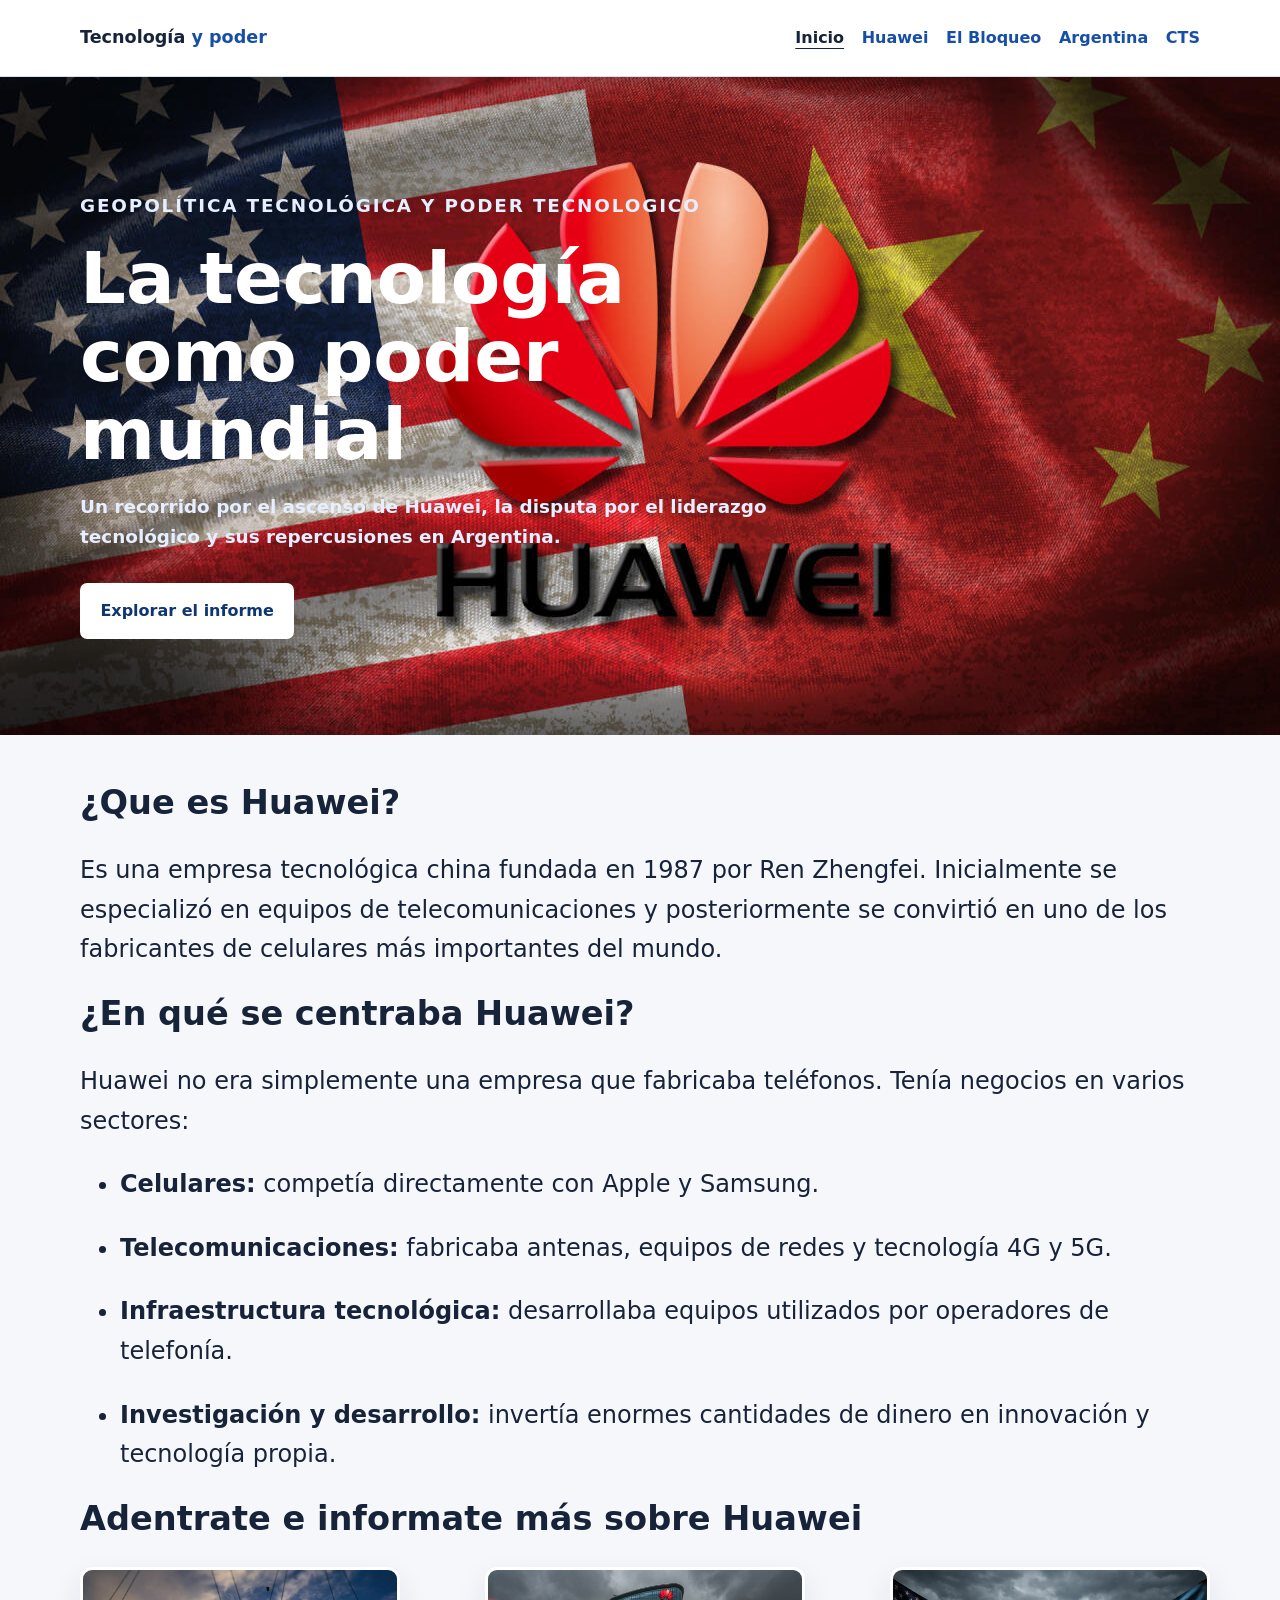
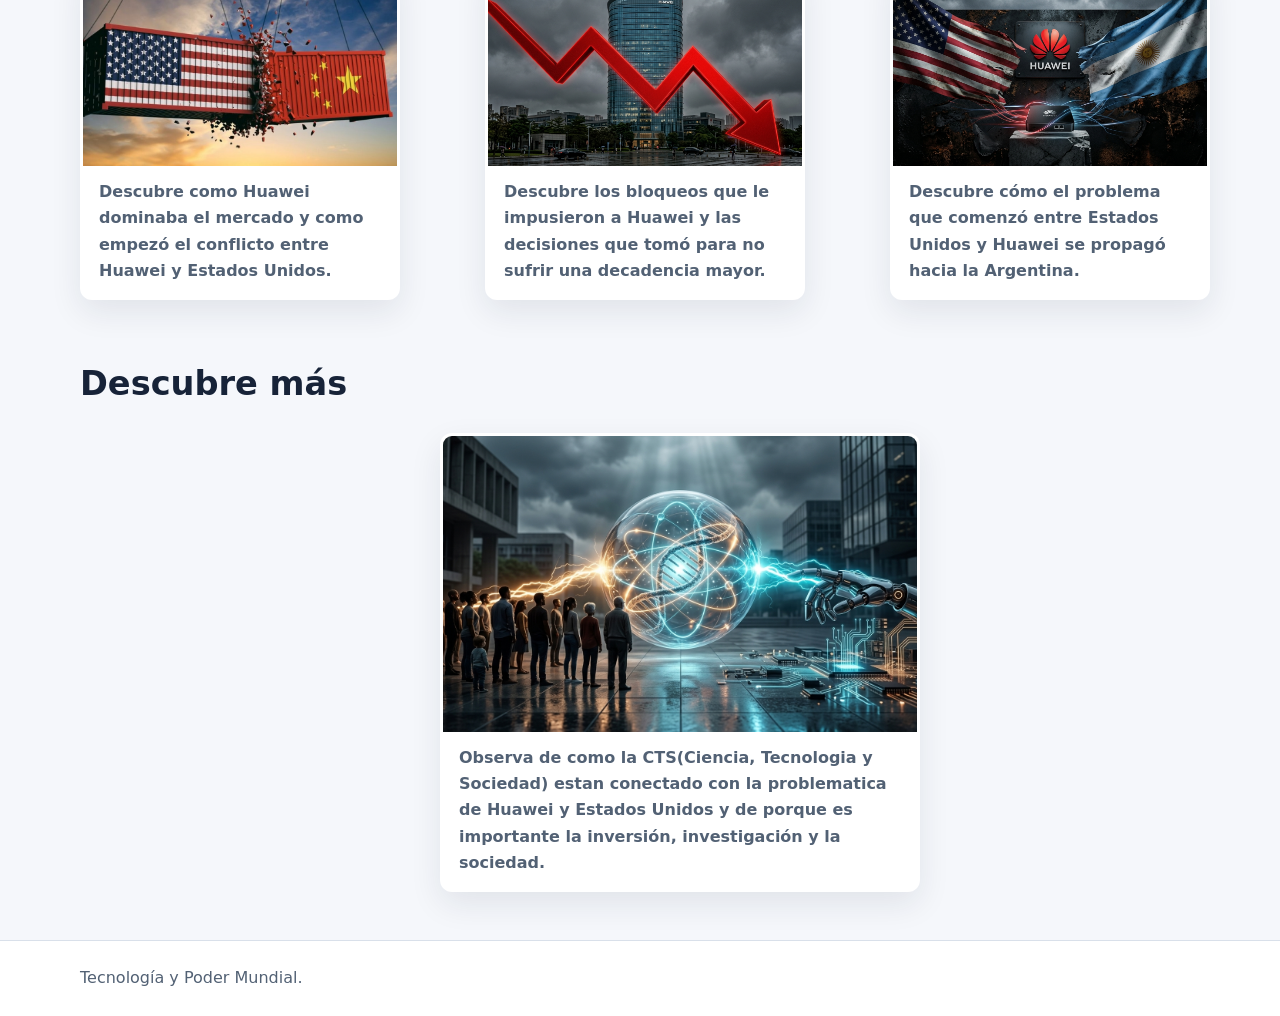
==== index.html @ e5dee88c "Add files via upload" ====
<!doctype html> <!-- Declaración del tipo de documento HTML5 -->
<html lang="es"> <!-- Idioma de la página -->
<head>
  <meta charset="utf-8"> <!-- Codificación de caracteres -->
  <meta name="viewport" content="width=device-width, initial-scale=1"> <!-- Configuración de la ventana gráfica para dispositivos móviles -->
  <meta name="description" content="Portal educativo sobre tecnología, poder mundial y el caso Huawei.">
  <title>Inicio | Tecnología como poder mundial</title> <!-- Nombre de la página que aparece en el navegador -->
  <link rel="stylesheet" href="styles/style.css"> <!-- Uso de .css -->
</head>
<body> <!-- Cuerpo de la página -->
  <a class="skip-link" href="#contenido">Saltar al contenido principal</a> 
  <header class="site-header"> <!-- Encabezado de la página -->
    <div class="header-inner">
      <a class="brand" href="index.html">Tecnología <span>y poder</span></a> <!-- "logo" de la página -->
      <nav aria-label="Navegación principal"> <!-- Barra de navegación -->
        <ul> <!-- Lista de elementos de navegación -->
          <li><a href="index.html" aria-current="page">Inicio</a></li> 
          <li><a href="Huawei.html">Huawei</a></li>
          <li><a href="Bloqueo.html">El Bloqueo</a></li>
          <li><a href="argentina.html">Argentina</a></li>
          <li><a href="contacto.html">CTS</a></li>
        </ul>
      </nav>
    </div>
  </header>
  
  <main id="contenido"> <!-- Contenido principal de la página -->
    <section class="hero" aria-labelledby="titulo"> <!-- Sección principal de la página -->
      <div class="hero-content">
        <p class="eyebrow">Geopolítica Tecnológica y Poder Tecnologico</p>
        <h1 id="titulo">La tecnología como poder mundial</h1>
        <p id="Subtitulo"><strong>Un recorrido por el ascenso de Huawei, la disputa por el liderazgo tecnológico y sus repercusiones en Argentina.</strong></p>
        <a class="button" href="Huawei.html">Explorar el informe</a>
      </div>
    </section>

    <section class="container" aria-labelledby="temas"> <!-- Sección de introducción al contenido -->
      <h2 id="temas">¿Que es Huawei?</h2> <!-- Título de la sección -->
      <div class="introducion"> 
        <p class="parrafo-inicio">
          Es una empresa tecnológica china fundada en 1987 por Ren Zhengfei.
          Inicialmente se especializó en equipos de telecomunicaciones y
          posteriormente se convirtió en uno de los fabricantes de celulares
          más importantes del mundo.
        </p>

        <h2>¿En qué se centraba Huawei?</h2>

        <p  class="parrafo-inicio">
          Huawei no era simplemente una empresa que fabricaba teléfonos.
          Tenía negocios en varios sectores:
        </p>

        <ul  class="parrafo-inicio">
            <li >
              <P><strong>Celulares:</strong> competía directamente con Apple y Samsung.</p>
            </li>

            <li>
              <p> <strong>Telecomunicaciones:</strong> fabricaba antenas, equipos de redes
              y tecnología 4G y 5G.</p>
            </li>

            <li>
              <p><strong>Infraestructura tecnológica:</strong> desarrollaba equipos
              utilizados por operadores de telefonía.</p>
            </li>

            <li>
              <p><strong>Investigación y desarrollo:</strong> invertía enormes cantidades
              de dinero en innovación y tecnología propia.</p>
            </li>
        </ul>
      </div>

      <h2>Adentrate e informate más sobre Huawei</h2>
      <div class="gallery-grid"> <!-- Grid de galería con enlaces a las diferentes secciones del informe -->
        <figure> <!-- Figura con enlace a la sección de Huawei -->
          <a href="Huawei.html"><img src="assets/china-estados-unidos-trump.jpg" alt="Container de china y estados unidos chocando" loading="lazy"></a>
          <figcaption><b>Descubre como Huawei dominaba el mercado y como empezó el conflicto entre Huawei y Estados Unidos.</b></figcaption>
        </figure>
        <figure> <!-- Figura con enlace a la sección del Bloqueo -->
          <a href="Bloqueo.html"><img src="assets/Huawei caida.jpg" alt="Edificio de Huawei" loading="lazy"></a>
          <figcaption><b>Descubre los bloqueos que le impusieron a Huawei y las decisiones que tomó para no sufrir una decadencia mayor.</b></figcaption>
        </figure>
        <figure> <!-- Figura con enlace a la sección de Argentina -->
          <a href="argentina.html"><img src="assets/Huawei y Argentina.jpg" alt="Huawei y Estados unidos en Argentina" loading="lazy"></a>
          <figcaption><b>Descubre cómo el problema que comenzó entre Estados Unidos y Huawei se propagó hacia la Argentina.</b></figcaption>
        </figure>
      </div>

      <h2 class="espacio">Descubre más</h2>
      <div class="gallery-grid2">

          <figure> <!-- Figura con enlace a la sección de Huawei -->
            <a href="contacto.html"><img src="assets/Ciencia, Tecnologia y Sociedad.jpg" alt="Container de china y estados unidos chocando" loading="lazy"></a>
            <figcaption><b>Observa de como la CTS(Ciencia, Tecnologia y Sociedad) estan conectado con la problematica de Huawei y Estados Unidos y de porque es importante la inversión, investigación y la sociedad.</b></figcaption>
          </figure>
      </div>
    </section>
  </main>
  <footer class="site-footer"><div class="footer-inner"> <!-- Pie de la página -->
    <p>Tecnología y Poder Mundial.</p>
  </div></footer>
</body>
</html>
---- styles/style.css ----
/* Variables de color y estilo para el tema claro */
:root {
  color-scheme: light;
  --tinta: #172338;
  --apagado: #526174;
  --papel: #f5f7fb;
  --superficie: #fff;
  --marca: #174ea6;
  --marca-oscura: #10366f;
  --acento: #d84a32;
  --linea: #d9e0ea;
  --sombra: 0 12px 32px rgb(23 35 56 / 9%);
} 

/* Aplicar box-sizing: border-box a todos los elementos para un mejor control del tamaño y el espaciado */
* { box-sizing: border-box; } 

/* Hacer que el desplazamiento sea suave al hacer clic en enlaces internos */
html { scroll-behavior: smooth; } 

/* Estilos generales para el cuerpo de la página, incluyendo márgenes, color de fondo, color de texto y fuente */
body {
  margin: 0;
  background: var(--papel);
  color: var(--tinta);
  font: 1rem/1.65 system-ui, -apple-system, "Segoe UI", sans-serif;
} 

/* Estilo para los enlaces, estableciendo el color de los enlaces al color de la marca */
a { color: var(--marca); }

/* Estilo para los enlaces al pasar el cursor sobre ellos, cambiando el color al color de la marca más oscuro */
a:hover { color: var(--marca-oscura); }

/* Estilo para el enlace de salto, estableciendo la posición, color de fondo, color de texto, relleno, radio del borde y ocultando el elemento fuera de la pantalla */
.skip-link {
  position: absolute;
  z-index: 10;
  top: 0.5rem;
  left: 0.5rem;
  padding: 0.6rem 1rem;
  transform: translateY(-160%);
  border-radius: 0.4rem;
  background: var(--tinta);
  color: #fff;
}
.skip-link:focus { transform: translateY(0); }


/* Estilo para las imágenes, asegurando que se muestren como bloques y no excedan el ancho del contenedor */
img { display: block; max-width: 100%; }

/* Estilo para los elementos enfocados, agregando un contorno visible para mejorar la accesibilidad */
:focus-visible { outline: 3px solid #f2a900; outline-offset: 3px; }


/* Estilo para el encabezado del sitio, estableciendo el color de fondo y agregando un borde inferior */
.site-header {
  background: var(--superficie);
  border-bottom: 1px solid var(--linea);
}

/* Estilo para los elementos internos del encabezado, contenedor y pie de página, estableciendo un ancho máximo y centrando el contenido horizontalmente */
.header-inner, .container, .footer-inner {
  width: min(1120px, calc(100% - 2rem));
  margin-inline: auto;
}

/* Estilo para los elementos internos del encabezado, estableciendo un diseño flexible, alineando los elementos verticalmente, distribuyendo el espacio entre ellos y agregando un espacio entre los elementos */
.header-inner {
  display: flex;
  align-items: center;
  justify-content: space-between;
  gap: 1.5rem;
  min-height: 76px;
}

/* Estilo para la marca del sitio, estableciendo el color, tamaño de fuente, peso de fuente y eliminando la decoración del texto */
.brand {
  color: var(--tinta);
  font-size: 1.1rem;
  font-weight: 800;
  text-decoration: none;
}

/* Estilo para el texto dentro de la marca del sitio, estableciendo el color al color de la marca */
.brand span { color: var(--marca); }

/* Estilo para la barra de navegación, estableciendo un diseño flexible, permitiendo que los elementos se ajusten a múltiples líneas, agregando un espacio entre los elementos, eliminando márgenes y relleno, y eliminando la lista de estilo */
nav ul {
  display: flex;
  flex-wrap: wrap;
  gap: 0.4rem 1.1rem;
  margin: 0;
  padding: 0;
  list-style: none;
}
/* Estilo para los enlaces dentro de la barra de navegación, estableciendo el peso de la fuente y eliminando la decoración del texto */
nav a { font-weight: 650; text-decoration: none; }
/* Estilo para los enlaces dentro de la barra de navegación que representan la página actual, estableciendo el color al color de la tinta, subrayando el texto y ajustando la posición del subrayado */
nav a[aria-current="page"] { color: var(--tinta); text-decoration: underline; text-underline-offset: 5px; }

/* Estilo para el enlace de salto, estableciendo la posición, color de fondo, color de texto, relleno, radio del borde y ocultando el elemento fuera de la pantalla */
main { min-height: 65vh; }
/* Estilo para el contenedor, agregando relleno vertical */
.container { padding-block: 3rem; }
/* Estilo para el hero, agregando relleno vertical y horizontal, estableciendo una imagen de fondo centrada y ajustada al tamaño del contenedor, y estableciendo el color del texto */
.hero {
  padding: clamp(3rem, 8vw, 6rem) max(1rem, calc((100% - 1120px) / 2));
  background:url(../assets/dls_web_06feb_1280x720_huawei_china_eeuu.jpg) center / cover no-repeat;
  color: #fff;
}
/* Estilo para el contenido del hero, estableciendo un ancho máximo */
.hero-content { max-width: 750px; }
/* Estilo para el encabezado dentro del hero, estableciendo un ancho máximo, margen inferior, tamaño de fuente adaptable y altura de línea */
.hero h1 { max-width: 18ch; margin: 0 0 1rem; font-size: clamp(2.4rem, 6vw, 4.5rem); line-height: 1.08; }
/* Estilo para el párrafo dentro del hero, estableciendo un ancho máximo, color de texto, y tamaño de fuente */
.hero p { max-width: 65ch; color: #e6efff; font-size: 1.15rem; }

/* Estilo para los elementos con clase "eyebrow"/ceja, estableciendo el color, tamaño de fuente, peso de fuente, espaciado entre letras y transformando el texto a mayúsculas */
.eyebrow { color: #3983eb; font-size: 0.82rem; font-weight: 800; letter-spacing: 0.1em; text-transform: uppercase; }

/* Estilo para los botones, estableciendo la visualización en línea, margen superior, relleno, borde, radio del borde, color de fondo, color de texto, peso de fuente y eliminando la decoración del texto */
.button {
  display: inline-block;
  margin-top: 0.75rem;
  padding: 0.8rem 1.15rem;
  border: 2px solid transparent;
  border-radius: 0.45rem;
  background: var(--marca);
  color: #fff;
  font-weight: 750;
  text-decoration: none;
}

/* Estilo para los párrafos dentro de la sección de introducción, estableciendo el tamaño de fuente */
div.introduccion p{
  font-size: 24px;
}

/* Estilo para los botones al pasar el cursor sobre ellos, cambiando el color de fondo al color de la marca más oscuro y el color del texto a blanco */
.button:hover { background: var(--marca-oscura); color: #fff; }
.hero .button { background: #fff; color: var(--marca-oscura); }
.hero .button:hover { background: #e8f0ff; }

/* Estilo para los encabezados h1, h2 y h3, estableciendo la altura de línea, tamaño de fuente y margen superior */
h1, h2, h3 { line-height: 1.2; }
h1 { font-size: clamp(2rem, 5vw, 3.25rem); }
h2 { margin-top: 0; font-size: clamp(1.5rem, 3vw, 2.1rem); }

/* Estilo para los párrafos con la clase "lead", estableciendo un ancho máximo y color de texto */
.lead {
    font-size: large;
    max-width: 70ch;
    color:#1e1e1e;
 }

/* Estilo para los párrafos, estableciendo el margen superior y el color del texto */
.card-grid, .gallery-grid, .fact-grid {
  display: grid;
  grid-template-columns: repeat(3, minmax(0, 1fr));
  gap: 1.25rem;
}
/* Estilo para los elementos de clases "tarjeta", "panel" y "hecho", estableciendo el relleno, borde, radio del borde, color de fondo y sombra de la caja */
.card, .panel, .fact {
  padding: 1.4rem;
  border: 1px solid var(--linea);
  border-radius: 0.75rem;
  background: var(--superficie);
  box-shadow: var(--sombra);
}

/* Estilo para los encabezados h3 dentro de las tarjetas, estableciendo el margen superior y fuente del texto */
.card h3 { margin-top: 0; }
.card a { font-weight: 700; }

/* Estilo para los párrafos con clase "hechos clave", estableciendo el margen superior y fuente del texto */
.key-facts { margin-top: 2rem; padding: 1.5rem; border-left: 5px solid var(--acento); background: #fff; }
/* Estilo para las listas dentro de los hechos clave, eliminando el margen inferior */
.key-facts ul { margin-bottom: 0; }

/* Estilo para los elementos con la clase "prosa", estableciendo un ancho máximo y margen superior */
.prose { max-width: 78ch; }
.prose h2 { margin-top: 2.25rem; }

/* Estilo para los elementos con la clase "llamada", estableciendo el margen vertical, relleno, borde izquierdo y color de fondo */
.callout { margin-block: 1.5rem; padding: 1rem 1.25rem; border-left: 4px solid var(--marca); background: #eaf1fc; }

/* Estilo para los elementos con la clase "envoltura de tabla", estableciendo el desbordamiento horizontal y margen vertical */
.table-wrap { overflow-x: auto; margin-block: 1.5rem; }

/* Estilo para las tablas, estableciendo el ancho, colapso de bordes y color de fondo */
table { width: 100%; border-collapse: collapse; background: #fff; }

/* Estilo para los elementos de la tabla, estableciendo el relleno, borde, alineación del texto y alineación vertical */
caption { padding: 0.75rem; font-weight: 750; text-align: left; }

/* Estilo para los encabezados y celdas de la tabla, estableciendo el relleno, borde, alineación del texto y alineación vertical */
th, td { padding: 0.85rem; border: 1px solid var(--linea); text-align: left; vertical-align: top; }
th { background: #eaf1fc; }

/* Estilo para los elementos de la galería, estableciendo un diseño de cuadrícula, espacio entre elementos y columnas de cuadrícula */
.gallery-grid { display: grid; gap: 5px; grid-template-columns: repeat(3, 400px); }
.gallery-grid figure {
    width: 80%;
    margin: 0;
    overflow: hidden;
    border-radius: 0.75rem;
    background: #fff; 
    box-shadow: var(--sombra);
    border: 3px solid transparent;
    box-sizing: border-box;
    transition: border-color 0.3s;
  }  
  
  .gallery-grid figure:hover{
    border-color: #d84a32;
  } 
  
.gallery-grid img { 
    width: 100%;
    aspect-ratio: 16 / 10;
    object-fit: cover;
   }



/* Estilo para los subtítulos de las imágenes en la galería */
figcaption { padding: 0.8rem 1rem; color: var(--apagado); }

/* Estilo para los formularios, estableciendo un ancho máximo y margen vertical */
form { max-width: 720px; }
.form-field { margin-block: 1rem; }

/* Estilo para las etiquetas de los formularios, estableciendo la visualización en bloque, margen inferior y peso de fuente */
label { display: block; margin-bottom: 0.35rem; font-weight: 700; }

/* Estilo para los campos de entrada, selección y área de texto, estableciendo el ancho, relleno, borde, radio del borde, color de fondo, color de texto y fuente */
input, select, textarea {
  width: 100%;
  padding: 0.75rem;
  border: 1px solid #8b98aa;
  border-radius: 0.35rem;
  background: #fff;
  color: var(--tinta);
  font: inherit;
}

/* Estilo para las areas de texto, estableciendo la altura mínima y permitiendo el cambio de tamaño vertical */
textarea { min-height: 9rem; resize: vertical; }

/* Estilo para los elementos con las clases "ayuda" y "muted", estableciendo el color del texto y tamaño de fuente */
.help, .muted { color: var(--apagado); font-size: 0.92rem; }

/* Estilo para los elementos de la página de error */
.error-page { padding-block: 5rem; text-align: center; }
.error-code { color: var(--acento); font-size: clamp(4rem, 12vw, 8rem); font-weight: 900; line-height: 1; } /* Estilo para el código de error, estableciendo el color, tamaño de fuente adaptable, peso de fuente y altura de línea */


/* Estilo para el pie de página / footer de las páginas, estableciendo el relleno vertical, borde superior y color de fondo */
.site-footer { padding-block: 1.5rem; border-top: 1px solid var(--linea); background: #fff; }
/* Estilo para los elementos internos del pie de página, estableciendo un diseño flexible, permitiendo que los elementos se ajusten a múltiples líneas, distribuyendo el espacio entre ellos, agregando un espacio entre los elementos y estableciendo el color del texto */
.footer-inner { display: flex; flex-wrap: wrap; justify-content: space-between; gap: 1rem; color: var(--apagado); }
.site-footer p { margin: 0; } /* Estilo para los párrafos dentro del pie de página, eliminando el margen */

/* Estilos responsive para pantallas con un ancho máximo de 760px, ajustando la disposición de los elementos del encabezado, la barra de navegación y las cuadrículas de tarjetas, hechos y galerías */
@media (max-width: 760px) {
  .header-inner { align-items: flex-start; flex-direction: column; padding-block: 1rem; }
  nav ul { gap: 0.35rem 0.85rem; }
  .card-grid, .fact-grid, .gallery-grid { grid-template-columns: 1fr; }
  .container { padding-block: 2rem; }
}

/* Estilos para usuarios que prefieren reducir el movimiento, desactivando el comportamiento de desplazamiento suave */
@media (prefers-reduced-motion: reduce) {
  html { scroll-behavior: auto; }
}

/* Estilo para el contenedor de la imagen, asegurando que se muestre como un bloque y centrando la imagen horizontalmente */
#imagen{
  display: block;
  margin: auto;
}

/* Estilo para la sección de videos, centrando el texto y estableciendo el tamaño de fuente y color de los párrafos dentro de la sección */
.videos{
  text-align:center;
  p{
    font-size: small;
    color: #526174;
  }
}

.parrafo-inicio{
  font-size: x-large;
}

/* MAPA CONCEPTUAL */

.mapa-conceptual {
    max-width: 1400px;
    margin: auto;
}

.mapa-encabezado {
    text-align: center;
    margin-bottom: 2rem;
}

.mapa-encabezado h1 {
    font-size: clamp(1.7rem, 4vw, 2.5rem);
}

.mapa-raiz {
    max-width: 550px;
    margin: auto;
    padding: 1.3rem;
    border-radius: 12px;
    background: #292929;
    color: white;
    text-align: center;
}

.mapa-raiz h2 {
    font-size: 1.2rem;
    margin: 0;
}

.mapa-raiz p {
    margin-bottom: 0;
}

.relacion {
    text-align: center;
    font-size: 0.85rem;
    font-style: italic;
    color: var(--apagado);
    margin: 1rem 0;
}

.mapa-columnas {
    display: grid;
    grid-template-columns: repeat(3, minmax(0, 1fr));
    gap: 1.5rem;
    align-items: start;
}

.rama {
    display: flex;
    flex-direction: column;
    gap: 0.8rem;
    padding: 1rem;
    border-radius: 12px;
    background: white;
}

.concepto-principal {
    padding: 1rem;
    border: 2px solid;
    border-radius: 10px;
    text-align: center;
}

.concepto-principal h2 {
    margin: 0;
    font-size: 1.2rem;
}

.concepto-principal p {
    margin-bottom: 0;
    font-size: 0.9rem;
}

.concepto {
    border: 2px solid;
    border-radius: 10px;
    padding: 1rem;
    transition: transform 0.2s, box-shadow 0.2s;
}

.concepto summary {
    cursor: pointer;
    font-weight: bold;
}

.concepto p {
    font-size: 0.9rem;
    margin-bottom: 0;
}

.concepto:hover {
    transform: translateY(-3px);
    box-shadow: var(--sombra);
}

/* Colores de las tres ramas */

.ciencia .concepto-principal,
.ciencia .concepto {
    border-color: #6254d9;
    background: #efedff;
    color: #29235f;
}

.tecnologia .concepto-principal,
.tecnologia .concepto {
    border-color: #00866b;
    background: #e4f6f0;
    color: #104c40;
}

.sociedad .concepto-principal,
.sociedad .concepto {
    border-color: #c64b2b;
    background: #fff0e9;
    color: #692b19;
}

.conclusion {
    margin-top: 2rem;
    padding: 1.5rem;
    border-radius: 12px;
    background: #292929;
    color: white;
    text-align: center;
}

.conclusion h2 {
    margin-top: 0;
}

.conclusion p {
    margin-bottom: 0;
}

/* Adaptación a celulares */

@media (max-width: 760px) {
    .mapa-columnas {
        grid-template-columns: 1fr;
    }

    .mapa-raiz {
        width: 100%;
    }
}

.contenido-investigacion {
    margin-top: 4rem;
}

.apartado {
    margin-bottom: 2.5rem;
}

.apartado h2 {
    margin-bottom: 1rem;
}

.espacio{
  margin-top: 4rem;
}

.gallery-grid2 { 
  display: grid; gap: 5px; 
  grid-template-columns: repeat(1, 400px);
  justify-content: center;
}
.gallery-grid2 figure {
    width: 120%;
    margin: 0;
    overflow: hidden;
    border-radius: 0.75rem;
    background: #fff; 
    box-shadow: var(--sombra);
    border: 3px solid transparent;
    box-sizing: border-box;
    transition: border-color 0.3s;
  }  
  
  .gallery-grid2 figure:hover{
    border-color: #d84a32;
  } 
  
.gallery-grid2 img { 
    width: 100%;
    aspect-ratio: 16 / 10;
    object-fit: cover;
   }
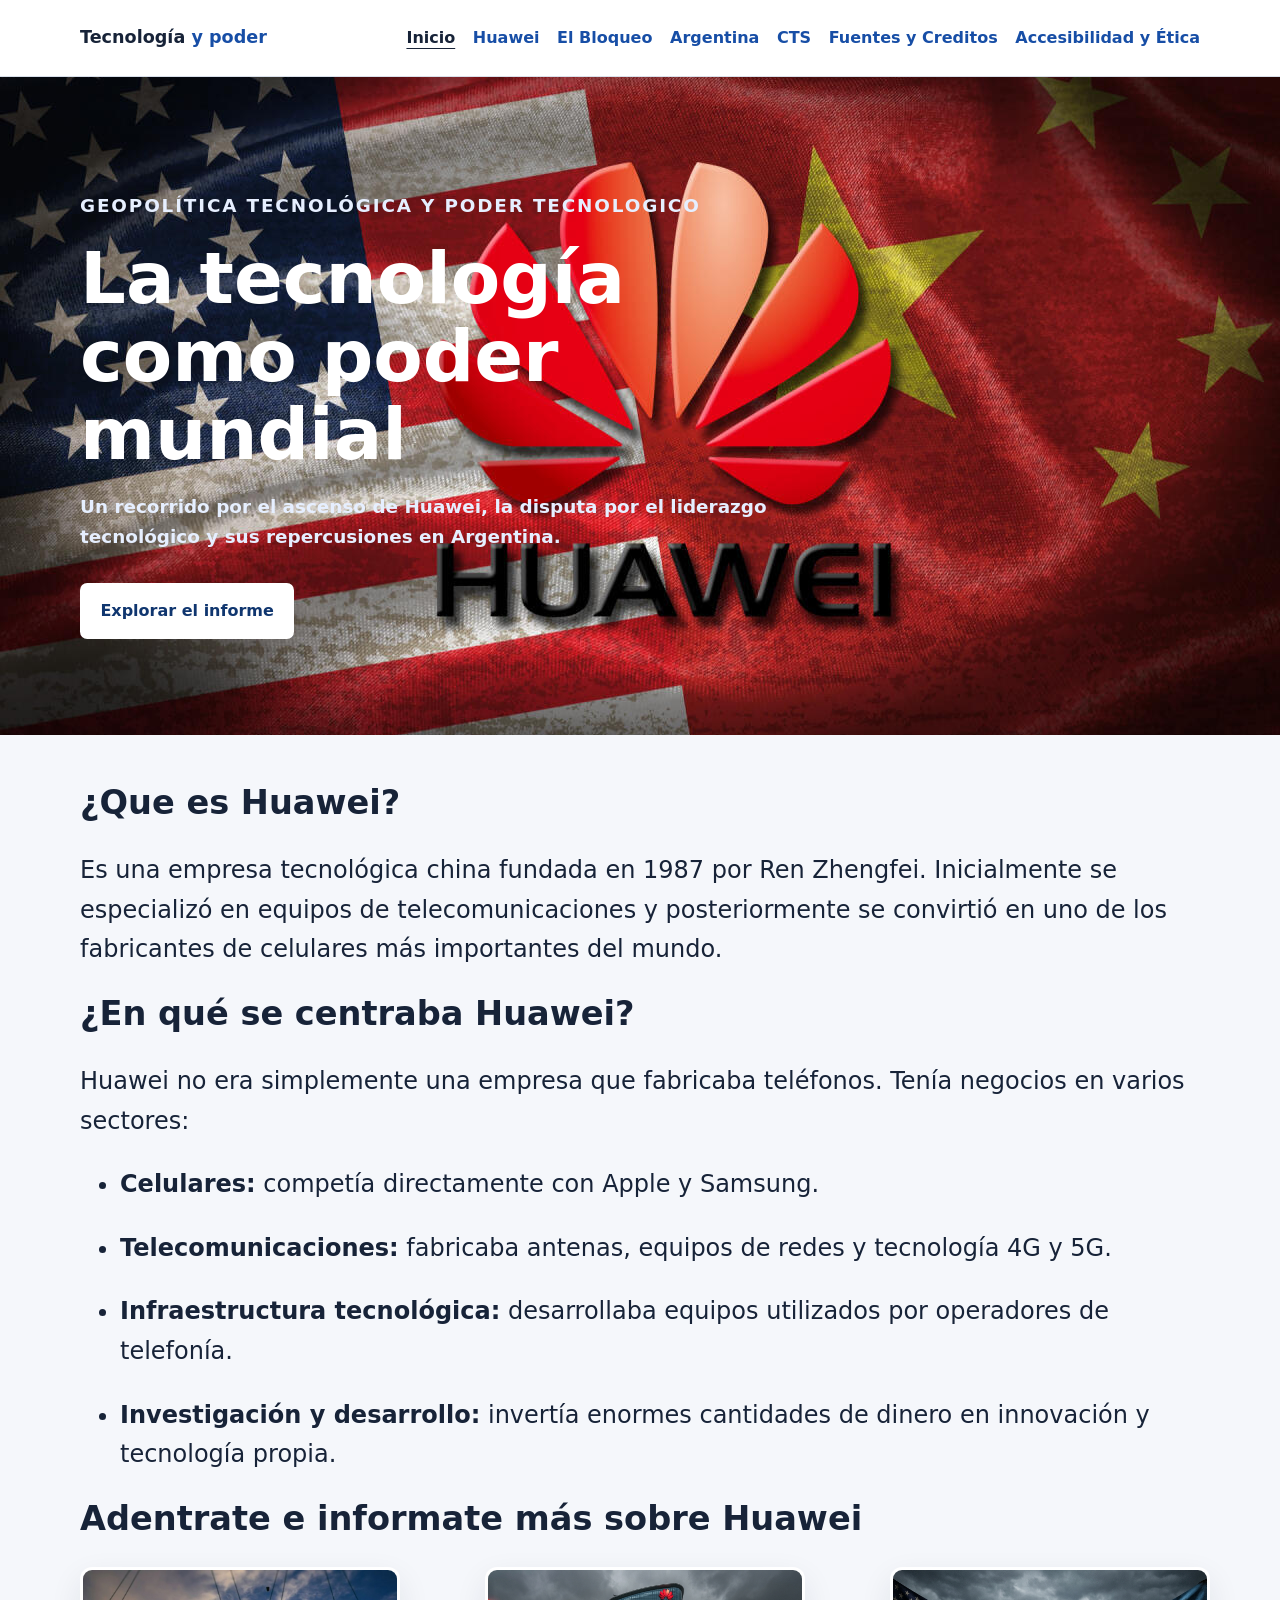
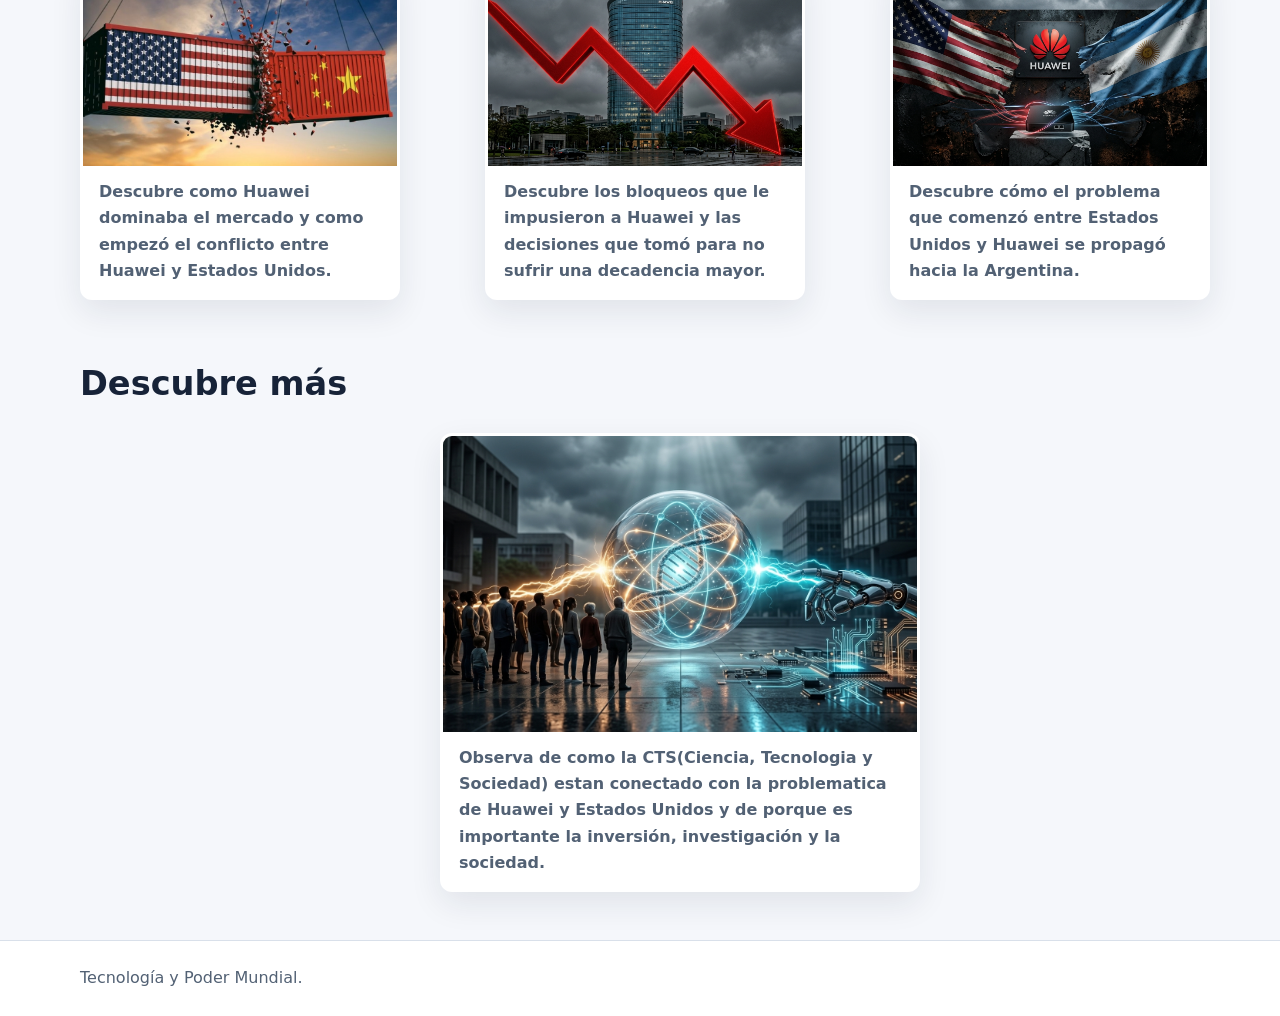
==== commit 2d21a843: "Add files via upload" ====
--- a/index.html
+++ b/index.html
@@ -19,6 +19,8 @@
           <li><a href="Bloqueo.html">El Bloqueo</a></li>
           <li><a href="argentina.html">Argentina</a></li>
           <li><a href="contacto.html">CTS</a></li>
+          <li><a href="Fuentes.html">Fuentes y Creditos</a></li>
+          <li><a href="accesibilidad.html">Accesibilidad y Ética</a></li>
         </ul>
       </nav>
     </div>
--- a/styles/style.css
+++ b/styles/style.css
@@ -13,7 +13,9 @@
 } 
 
 /* Aplicar box-sizing: border-box a todos los elementos para un mejor control del tamaño y el espaciado */
-* { box-sizing: border-box; } 
+*, *::before, *::after {
+  box-sizing: border-box;
+}
 
 /* Hacer que el desplazamiento sea suave al hacer clic en enlaces internos */
 html { scroll-behavior: smooth; } 
@@ -486,4 +488,121 @@
     width: 100%;
     aspect-ratio: 16 / 10;
     object-fit: cover;
-   }+   }
+
+.cronologia {
+    margin-top: 4rem;
+}
+
+.cronologia-encabezado {
+    margin-bottom: 2rem;
+}
+
+.linea-tiempo {
+    position: relative;
+    max-width: 850px;
+    margin: 2rem auto;
+    padding-left: 2rem;
+}
+
+/* Línea vertical */
+
+.linea-tiempo::before {
+    content: "";
+    position: absolute;
+    left: 0.45rem;
+    top: 0.5rem;
+    bottom: 0.5rem;
+    width: 3px;
+    background: var(--linea);
+}
+
+/* Cada acontecimiento */
+
+.evento-tiempo {
+    position: relative;
+    margin-bottom: 1.25rem;
+    padding: 1rem;
+    border: 1px solid var(--linea);
+    border-radius: 0.6rem;
+    background: var(--superficie);
+    box-shadow: var(--sombra);
+}
+
+/* Círculo sobre la línea */
+
+.evento-tiempo::before {
+    content: "";
+    position: absolute;
+    left: -1.85rem;
+    top: 1.2rem;
+    width: 0.8rem;
+    height: 0.8rem;
+    border: 3px solid var(--marca);
+    border-radius: 50%;
+    background: var(--superficie);
+}
+
+/* Parte que se puede seleccionar */
+
+.evento-tiempo summary {
+    display: flex;
+    align-items: center;
+    justify-content: space-between;
+    gap: 1rem;
+    cursor: pointer;
+    font-weight: bold;
+    list-style: none;
+}
+
+.evento-tiempo summary::-webkit-details-marker {
+    display: none;
+}
+
+.fecha-evento {
+    color: var(--marca);
+    min-width: 145px;
+}
+
+.titulo-evento {
+    flex: 1;
+}
+
+/* Símbolo para abrir y cerrar */
+
+.evento-tiempo summary::after {
+    content: "+";
+    font-size: 1.5rem;
+    color: var(--marca);
+}
+
+.evento-tiempo[open] summary::after {
+    content: "−";
+}
+
+/* Información desplegada */
+
+.evento-tiempo p {
+    margin-bottom: 0;
+    margin-top: 1rem;
+    padding-top: 1rem;
+    border-top: 1px solid var(--linea);
+}
+
+/* Adaptación a pantallas pequeñas */
+
+@media (max-width: 600px) {
+    .evento-tiempo summary {
+        align-items: flex-start;
+        flex-direction: column;
+        gap: 0.4rem;
+    }
+
+    .fecha-evento {
+        min-width: auto;
+    }
+}
+
+.color-titulo{
+    color: #10366f;
+}
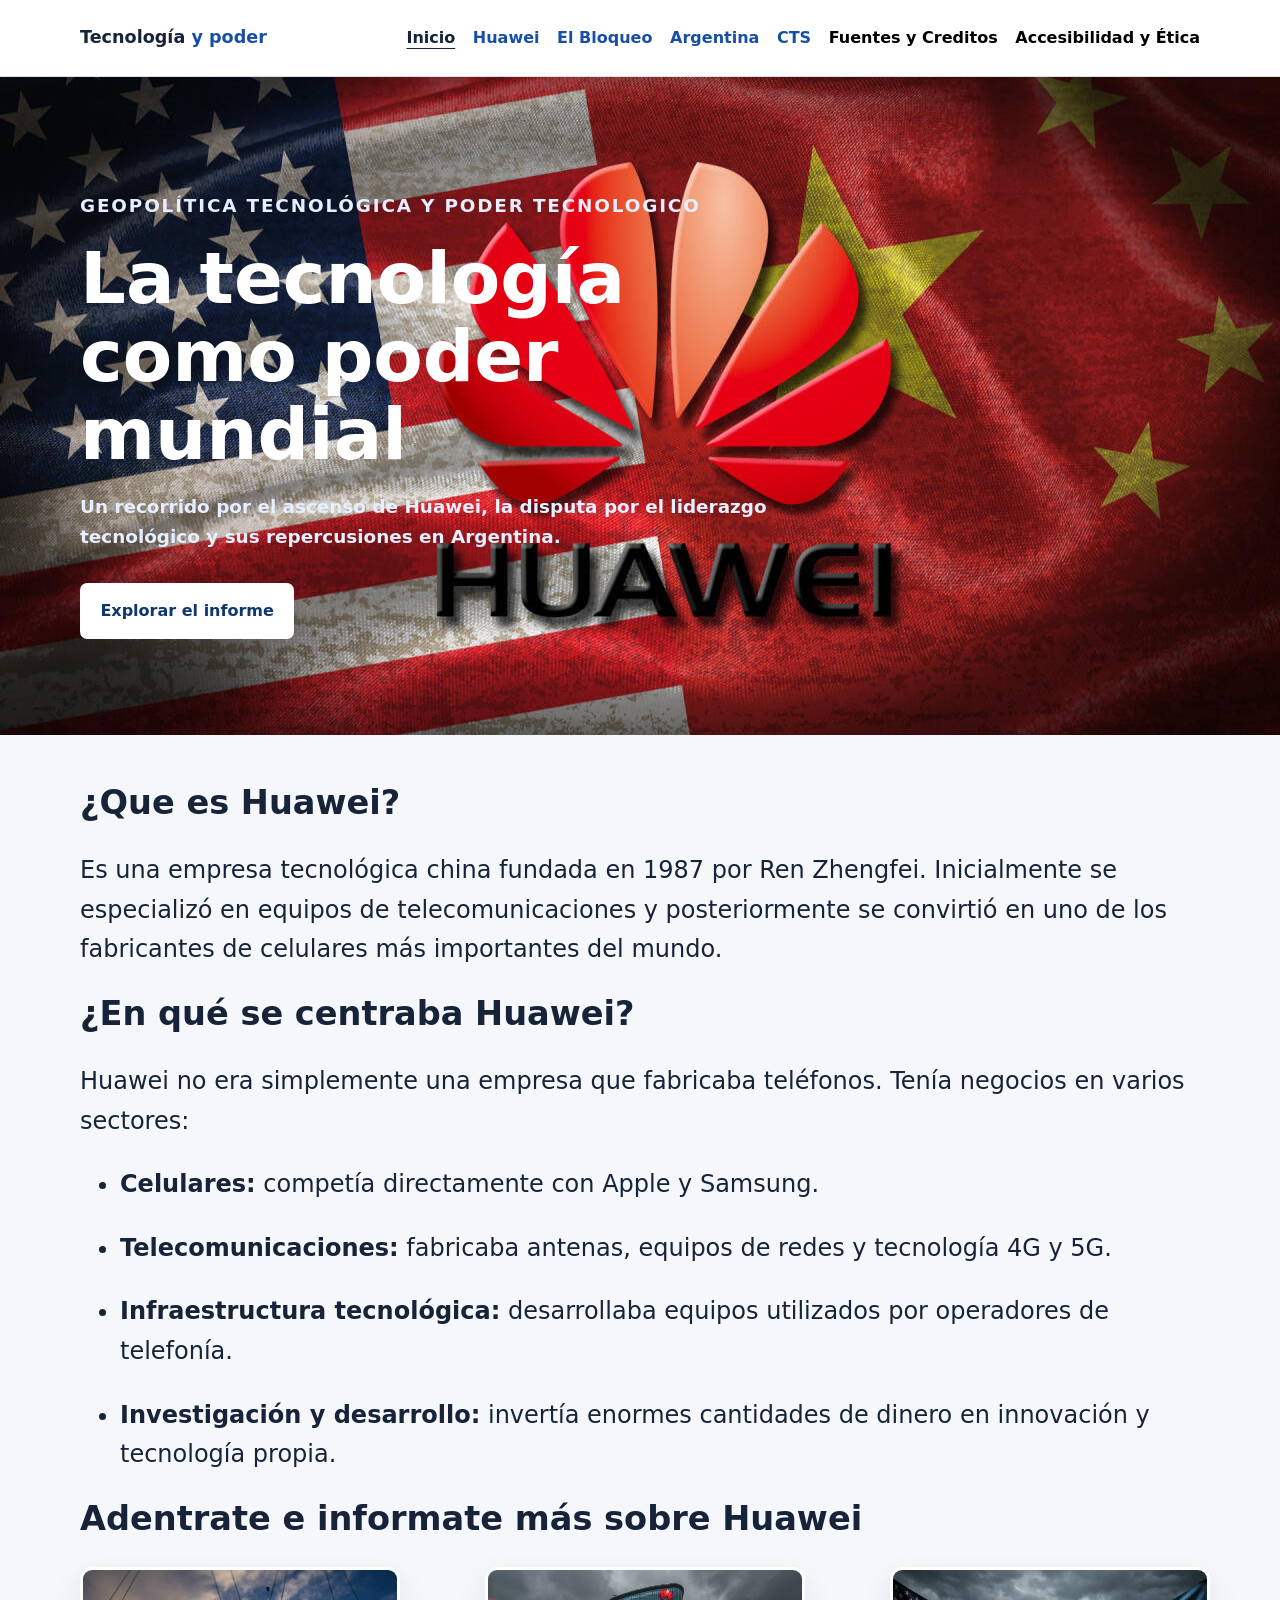
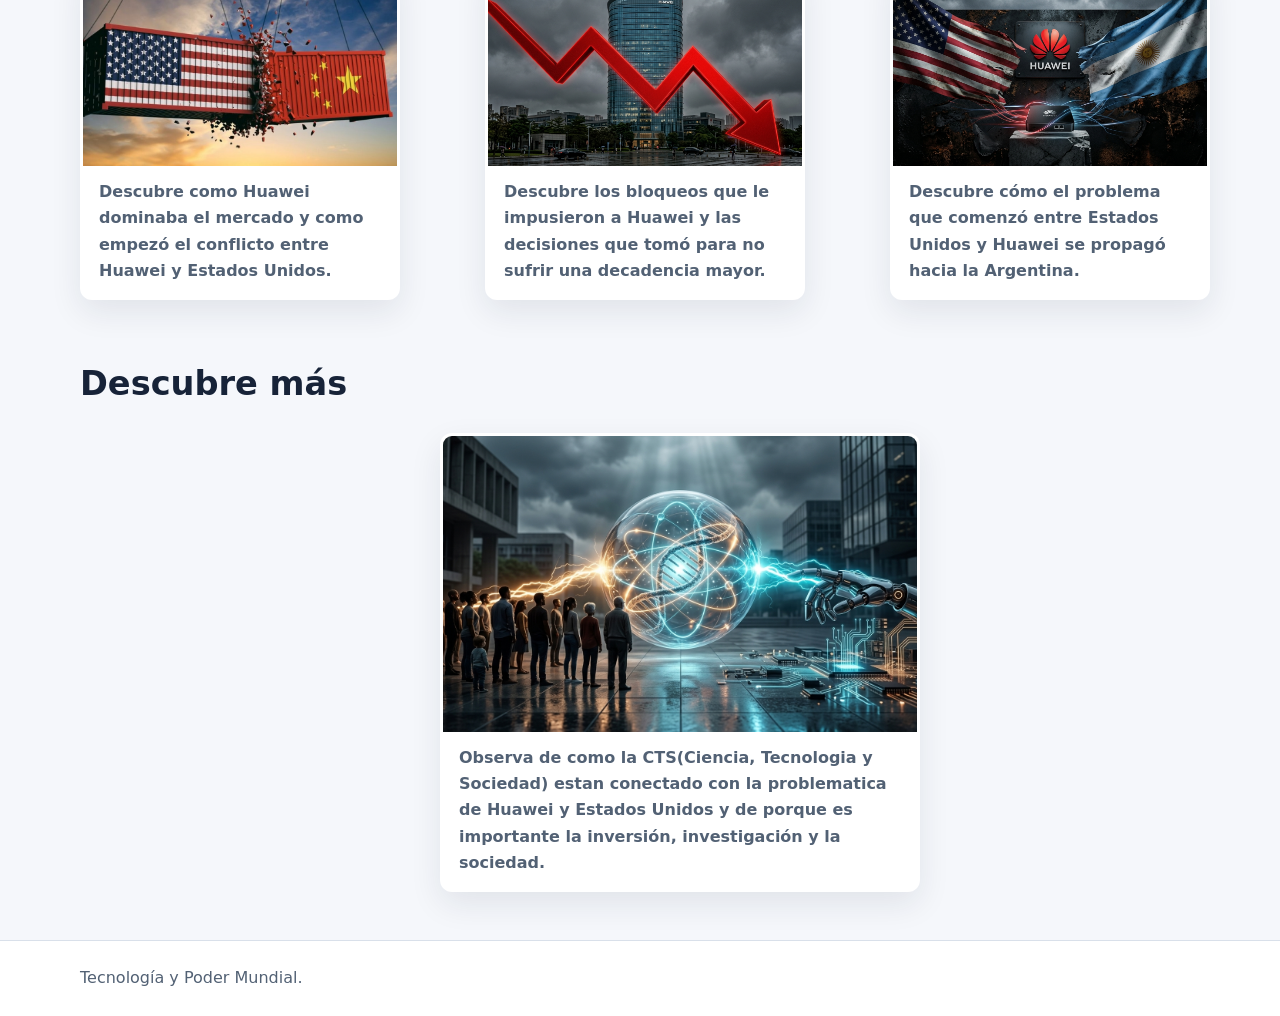
==== commit 1afb6f43: "Add files via upload" ====
--- a/index.html
+++ b/index.html
@@ -19,8 +19,8 @@
           <li><a href="Bloqueo.html">El Bloqueo</a></li>
           <li><a href="argentina.html">Argentina</a></li>
           <li><a href="contacto.html">CTS</a></li>
-          <li><a href="Fuentes.html">Fuentes y Creditos</a></li>
-          <li><a href="accesibilidad.html">Accesibilidad y Ética</a></li>
+          <li><a class="extra" href="Fuentes.html">Fuentes y Creditos</a></li>
+          <li><a class="extra" href="accesibilidad.html" >Accesibilidad y Ética</a></li>
         </ul>
       </nav>
     </div>
--- a/styles/style.css
+++ b/styles/style.css
@@ -606,3 +606,7 @@
 .color-titulo{
     color: #10366f;
 }
+
+.extra{
+    color: black;
+}
